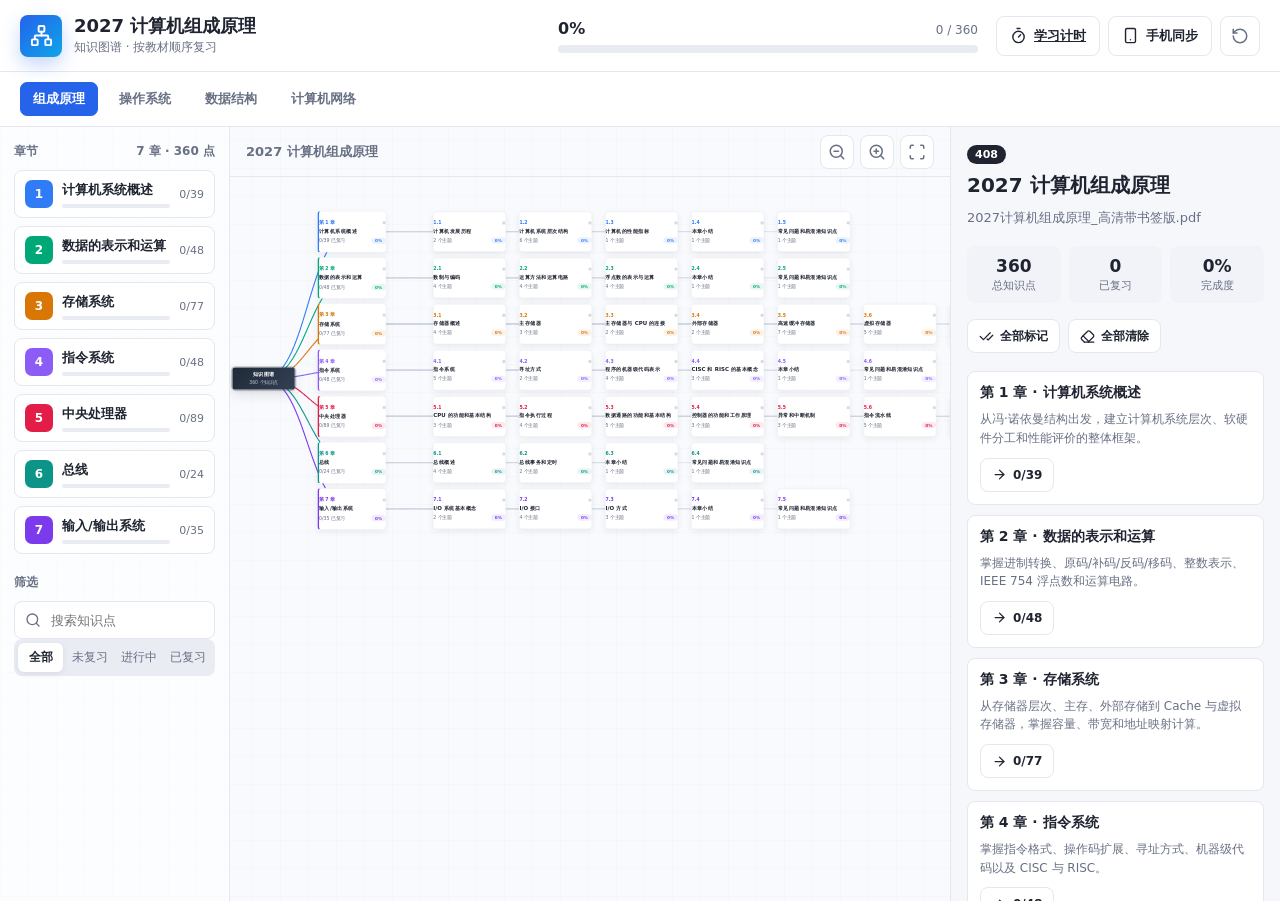
==== index.html @ 753202a1 "update marks in place without rebuilding detail panel" ====
<!doctype html>
<html lang="zh-CN">
  <head>
    <meta charset="UTF-8" />
    <meta name="viewport" content="width=device-width, initial-scale=1.0" />
    <meta name="theme-color" content="#2f7cf6" />
    <meta
      http-equiv="Content-Security-Policy"
      content="default-src 'self'; script-src 'self'; style-src 'self' 'unsafe-inline'; img-src 'self' data:; connect-src 'self' https://gitee.com https://*.gitee.com https://api.github.com https://github.com; font-src 'self' data:; object-src 'none'; base-uri 'self'"
    />
    <title>2027 计算机组成原理知识图谱</title>
    <link rel="icon" href="data:image/svg+xml,%3Csvg xmlns='http://www.w3.org/2000/svg' viewBox='0 0 32 32'%3E%3Crect width='32' height='32' rx='7' fill='%232563eb'/%3E%3Cpath d='M9 11h14M9 16h14M9 21h9' stroke='white' stroke-width='2.4' stroke-linecap='round'/%3E%3C/svg%3E" />
    <link rel="manifest" href="./manifest.webmanifest" />
    <link rel="stylesheet" href="./styles.css?v=20260801-5" />
  </head>
  <body>
    <header class="topbar">
      <div class="brand">
        <div class="brand-mark">
          <i data-lucide="network"></i>
        </div>
        <div>
          <h1>2027 计算机组成原理</h1>
          <p>知识图谱 · 按教材顺序复习</p>
        </div>
      </div>
      <div class="overall-progress">
        <div class="progress-copy">
          <strong id="progressPercent">0%</strong>
          <span id="progressCount">0 / 0</span>
        </div>
        <div class="progress-track">
          <div class="progress-fill" id="progressFill"></div>
        </div>
      </div>
      <div class="topbar-actions">
        <a class="text-button" href="./study.html" title="学习计时" aria-label="学习计时">
          <i data-lucide="timer"></i>
          <span>学习计时</span>
        </a>
        <button class="text-button" id="syncButton" type="button" title="手机同步" aria-label="手机同步">
          <i data-lucide="smartphone"></i>
          <span>手机同步</span>
        </button>
        <button class="icon-button" id="resetButton" type="button" title="清空复习标记" aria-label="清空复习标记">
          <i data-lucide="rotate-ccw"></i>
        </button>
      </div>
    </header>
    <nav class="course-nav" aria-label="科目切换">
      <a class="course-nav-link active" href="./index.html">组成原理</a>
      <a class="course-nav-link" href="./os.html">操作系统</a>
      <a class="course-nav-link" href="./data-structure.html">数据结构</a>
      <a class="course-nav-link" href="./network.html">计算机网络</a>
    </nav>


    <div class="mobile-strip" id="mobileStrip" aria-label="章节"></div>

    <main class="app-shell">
      <aside class="sidebar">
        <div class="sidebar-section">
          <div class="panel-heading">
            <span>章节</span>
            <span id="chapterCount"></span>
          </div>
          <div id="chapterList"></div>
        </div>
        <div class="sidebar-section">
          <div class="panel-heading">
            <span>筛选</span>
          </div>
          <label class="search-box">
            <i data-lucide="search"></i>
            <input id="searchInput" type="search" placeholder="搜索知识点" autocomplete="off" />
          </label>
          <div class="segmented" id="statusFilter" role="group" aria-label="复习状态筛选">
            <button class="segment active" data-status="all" type="button">全部</button>
            <button class="segment" data-status="todo" type="button">未复习</button>
            <button class="segment" data-status="doing" type="button">进行中</button>
            <button class="segment" data-status="done" type="button">已复习</button>
          </div>
        </div>
      </aside>

      <section class="graph-pane" aria-label="知识图谱">
        <div class="graph-toolbar">
          <span class="graph-hint" id="graphHint">全部知识图谱</span>
          <div class="graph-actions">
            <button class="icon-button small" id="zoomOut" type="button" aria-label="缩小">
              <i data-lucide="zoom-out"></i>
            </button>
            <button class="icon-button small" id="zoomIn" type="button" aria-label="放大">
              <i data-lucide="zoom-in"></i>
            </button>
            <button class="icon-button small" id="fitGraph" type="button" aria-label="适应窗口">
              <i data-lucide="scan"></i>
            </button>
          </div>
        </div>
        <div class="graph-scroll" id="graphScroll">
          <div class="graph-canvas" id="graphCanvas">
            <svg class="edge-layer" id="edgeLayer"></svg>
            <div class="node-layer" id="nodeLayer"></div>
          </div>
        </div>
      </section>

      <aside class="detail-panel" id="detailPanel">
        <div class="detail-empty" id="detailEmpty">
          <i data-lucide="mouse-pointer-click"></i>
          <span>选择图谱节点查看知识点</span>
        </div>
        <div class="detail-content" id="detailContent" hidden></div>
      </aside>
    </main>

    <div class="point-modal" id="pointModal" hidden>
      <div class="modal-backdrop" data-close-point-modal></div>
      <section class="modal-card" role="dialog" aria-modal="true" aria-label="知识点详情">
        <button class="modal-close" type="button" data-close-point-modal aria-label="关闭">
          <i data-lucide="x"></i>
        </button>
        <div id="pointModalBody"></div>
      </section>
    </div>

    <div class="point-modal" id="syncModal" hidden>
      <div class="modal-backdrop" data-close-sync-modal></div>
      <section class="modal-card sync-card" role="dialog" aria-modal="true" aria-label="手机同步">
        <button class="modal-close" type="button" data-close-sync-modal aria-label="关闭">
          <i data-lucide="x"></i>
        </button>
        <div id="syncModalBody"></div>
      </section>
    </div>

    <script src="./config.js?v=20260801-5"></script>
    <script src="./sync-config.js?v=20260801-5"></script>
    <script src="./sync.js?v=20260801-5"></script>
    <script src="./data.js?v=20260801-5"></script>
    <script src="./assets/lucide.min.js?v=20260801-5"></script>
    <script src="./assets/qrcode.min.js?v=20260801-5"></script>
    <script src="./app.js?v=20260801-5"></script>
  </body>
</html>
---- styles.css ----
:root {
  --bg: #f6f7fb;
  --panel: #ffffff;
  --panel-soft: #f1f3f8;
  --border: #e4e7ef;
  --text: #1f2430;
  --muted: #687084;
  --line: #cdd4e2;
  --accent: #2f7cf6;
  --success: #0f9f6e;
  --danger: #e05252;
  --shadow: 0 12px 30px rgba(31, 41, 55, 0.08);
  --radius: 8px;
}

* {
  box-sizing: border-box;
}

[hidden] {
  display: none !important;
}

html,
body {
  margin: 0;
  min-height: 100%;
}

body {
  background:
    linear-gradient(rgba(31, 36, 48, 0.025) 1px, transparent 1px),
    linear-gradient(90deg, rgba(31, 36, 48, 0.025) 1px, transparent 1px),
    var(--bg);
  background-size: 28px 28px;
  color: var(--text);
  font-family: "Segoe UI", "Microsoft YaHei", "PingFang SC", system-ui, sans-serif;
  letter-spacing: 0;
}

button,
input {
  font: inherit;
}

button {
  cursor: pointer;
}

.topbar {
  position: sticky;
  top: 0;
  z-index: 30;
  display: grid;
  grid-template-columns: minmax(0, 1fr) minmax(280px, 420px) auto;
  align-items: center;
  gap: 18px;
  min-height: 72px;
  padding: 12px 20px;
  background: rgba(255, 255, 255, 0.94);
  border-bottom: 1px solid var(--border);
  backdrop-filter: blur(14px);
}

.brand {
  display: flex;
  align-items: center;
  gap: 12px;
  min-width: 0;
}

.brand-mark {
  display: grid;
  place-items: center;
  width: 42px;
  height: 42px;
  flex: 0 0 42px;
  color: #fff;
  background: linear-gradient(135deg, #2563eb, #0ea5e9);
  border-radius: var(--radius);
  box-shadow: 0 8px 18px rgba(37, 99, 235, 0.25);
}

.brand-mark svg {
  width: 23px;
  height: 23px;
}

.brand h1 {
  margin: 0;
  font-size: 18px;
  font-weight: 750;
  line-height: 1.25;
  white-space: nowrap;
  overflow: hidden;
  text-overflow: ellipsis;
}

.brand p {
  margin: 2px 0 0;
  color: var(--muted);
  font-size: 12px;
  line-height: 1.3;
}

.overall-progress {
  min-width: 0;
}

.progress-copy {
  display: flex;
  align-items: baseline;
  justify-content: space-between;
  gap: 12px;
  margin-bottom: 7px;
}

.progress-copy strong {
  font-size: 16px;
}

.progress-copy span {
  color: var(--muted);
  font-size: 12px;
}

.progress-track {
  width: 100%;
  height: 8px;
  overflow: hidden;
  background: #e8ebf2;
  border-radius: 999px;
}

.progress-fill {
  width: 0;
  height: 100%;
  background: linear-gradient(90deg, #2563eb, #0ea5e9, #22c55e);
  border-radius: inherit;
  transition: width 280ms ease;
}

.icon-button {
  display: inline-grid;
  place-items: center;
  width: 40px;
  height: 40px;
  color: var(--muted);
  background: #fff;
  border: 1px solid var(--border);
  border-radius: var(--radius);
  transition: color 160ms ease, border-color 160ms ease, transform 160ms ease;
}

.icon-button:hover {
  color: var(--text);
  border-color: #c9d1e0;
  transform: translateY(-1px);
}

.icon-button.small {
  width: 34px;
  height: 34px;
}

.icon-button svg {
  width: 18px;
  height: 18px;
}

.topbar-actions {
  display: flex;
  align-items: center;
  justify-content: flex-end;
  gap: 8px;
}

.text-button {
  display: inline-flex;
  align-items: center;
  justify-content: center;
  gap: 7px;
  min-height: 40px;
  padding: 0 13px;
  color: var(--text);
  font-size: 13px;
  font-weight: 700;
  background: #fff;
  border: 1px solid var(--border);
  border-radius: var(--radius);
  transition: color 160ms ease, border-color 160ms ease, transform 160ms ease;
}

.text-button:hover {
  color: #2563eb;
  border-color: #9db7e8;
  transform: translateY(-1px);
}

.text-button svg {
  width: 17px;
  height: 17px;
}

.mobile-strip {
  display: none;
}

.app-shell {
  display: grid;
  grid-template-columns: 260px minmax(0, 1fr) 360px;
  height: calc(100vh - 126px);
  height: calc(100dvh - 126px);
  min-height: 560px;
  overflow: hidden;
}

.sidebar {
  padding: 16px 14px 24px;
  background: rgba(255, 255, 255, 0.72);
  border-right: 1px solid var(--border);
}

.sidebar-section + .sidebar-section {
  margin-top: 20px;
}

.panel-heading {
  display: flex;
  align-items: center;
  justify-content: space-between;
  margin-bottom: 10px;
  color: var(--muted);
  font-size: 12px;
  font-weight: 700;
  text-transform: uppercase;
}

#chapterList {
  display: grid;
  gap: 8px;
}

.chapter-item {
  display: grid;
  grid-template-columns: 28px minmax(0, 1fr) auto;
  align-items: center;
  gap: 9px;
  width: 100%;
  padding: 9px 10px;
  color: var(--text);
  text-align: left;
  background: #fff;
  border: 1px solid var(--border);
  border-radius: var(--radius);
  transition: border-color 160ms ease, box-shadow 160ms ease, transform 160ms ease;
}

.chapter-item:hover,
.chapter-item.selected {
  border-color: color-mix(in srgb, var(--chapter-color) 55%, #fff);
  box-shadow: 0 6px 16px rgba(31, 41, 55, 0.07);
  transform: translateY(-1px);
}

.chapter-number {
  display: grid;
  place-items: center;
  width: 28px;
  height: 28px;
  color: #fff;
  font-size: 12px;
  font-weight: 800;
  background: var(--chapter-color);
  border-radius: 7px;
}

.chapter-item-copy {
  min-width: 0;
}

.chapter-item-title {
  display: block;
  overflow: hidden;
  font-size: 13px;
  font-weight: 650;
  text-overflow: ellipsis;
  white-space: nowrap;
}

.chapter-item-progress {
  display: block;
  margin-top: 5px;
  height: 4px;
  overflow: hidden;
  background: #e8ebf2;
  border-radius: 999px;
}

.chapter-item-progress span {
  display: block;
  height: 100%;
  background: var(--chapter-color);
  border-radius: inherit;
}

.chapter-item-count {
  color: var(--muted);
  font-size: 11px;
  white-space: nowrap;
}

.search-box {
  display: flex;
  align-items: center;
  gap: 8px;
  height: 38px;
  padding: 0 10px;
  background: #fff;
  border: 1px solid var(--border);
  border-radius: var(--radius);
}

.search-box:focus-within {
  border-color: #9db7e8;
  box-shadow: 0 0 0 3px rgba(47, 124, 246, 0.1);
}

.search-box svg {
  width: 16px;
  height: 16px;
  color: var(--muted);
  flex: 0 0 auto;
}

.search-box input {
  width: 100%;
  min-width: 0;
  color: var(--text);
  background: transparent;
  border: 0;
  outline: 0;
  font-size: 13px;
}

.segmented {
  display: grid;
  grid-template-columns: repeat(4, 1fr);
  gap: 4px;
  padding: 4px;
  background: #e9ecf3;
  border-radius: var(--radius);
}

.segment {
  min-width: 0;
  padding: 6px 4px;
  color: var(--muted);
  font-size: 12px;
  background: transparent;
  border: 0;
  border-radius: 6px;
}

.segment.active {
  color: var(--text);
  font-weight: 700;
  background: #fff;
  box-shadow: 0 2px 6px rgba(31, 41, 55, 0.08);
}

.graph-pane {
  display: grid;
  grid-template-rows: 50px minmax(0, 1fr);
  min-width: 0;
  min-height: 0;
  background: rgba(255, 255, 255, 0.35);
}

.graph-toolbar {
  display: flex;
  align-items: center;
  justify-content: space-between;
  gap: 12px;
  padding: 0 16px;
  border-bottom: 1px solid var(--border);
}

.graph-hint {
  overflow: hidden;
  color: var(--muted);
  font-size: 13px;
  font-weight: 600;
  text-overflow: ellipsis;
  white-space: nowrap;
}

.graph-actions {
  display: flex;
  gap: 6px;
}

.graph-scroll {
  position: relative;
  overflow: auto;
  min-width: 0;
  min-height: 0;
}

.graph-canvas {
  position: relative;
  width: 2240px;
  height: 980px;
  min-width: 0;
  min-height: 0;
  transform-origin: 0 0;
}

.edge-layer {
  position: absolute;
  inset: 0;
  width: 100%;
  height: 100%;
  pointer-events: none;
  overflow: visible;
}

.edge {
  fill: none;
  stroke: var(--line);
  stroke-width: 1.6;
  stroke-dasharray: 1 0;
  transition: stroke 160ms ease, stroke-width 160ms ease, opacity 160ms ease;
}

.edge.linked {
  stroke: var(--link-color, var(--accent));
  stroke-width: 2.6;
}

.edge.hidden {
  opacity: 0;
}

.node-layer {
  position: absolute;
  inset: 0;
}

.graph-node {
  position: absolute;
  display: block;
  padding: 0;
  color: var(--text);
  text-align: left;
  background: #fff;
  border: 1px solid var(--border);
  border-radius: var(--radius);
  box-shadow: 0 6px 16px rgba(31, 41, 55, 0.07);
  transition: border-color 160ms ease, box-shadow 160ms ease, transform 160ms ease, opacity 160ms ease;
  transform: translate(-50%, -50%);
}

.graph-node:hover {
  z-index: 2;
  border-color: var(--node-color, var(--accent));
  box-shadow: 0 10px 24px rgba(31, 41, 55, 0.12);
  transform: translate(-50%, -50%) translateY(-2px);
}

.graph-node.selected {
  border-color: var(--node-color, var(--accent));
  box-shadow: 0 0 0 3px color-mix(in srgb, var(--node-color, var(--accent)) 18%, transparent), 0 12px 28px rgba(31, 41, 55, 0.12);
}

.graph-node.hidden {
  opacity: 0.18;
  pointer-events: none;
}

.root-node {
  width: 150px;
  height: 54px;
  --node-color: #1f2430;
  color: #fff;
  background: linear-gradient(135deg, #1f2937, #334155);
  border-color: #1f2937;
}

.root-node .node-title {
  color: #fff;
}

.root-node .node-sub {
  color: #b8c2d1;
}

.root-node-content {
  display: grid;
  place-items: center;
  height: 100%;
  padding: 8px 12px;
  text-align: center;
}

.chapter-node {
  width: 178px;
  min-height: 66px;
  --node-color: var(--chapter-color);
  border-left: 4px solid var(--chapter-color);
}

.chapter-node-content {
  padding: 10px 12px;
}

.node-kicker {
  display: flex;
  align-items: center;
  justify-content: space-between;
  gap: 8px;
  margin-bottom: 5px;
}

.node-kicker b {
  color: var(--node-color);
  font-size: 11px;
  font-weight: 800;
}

.node-status {
  width: 8px;
  height: 8px;
  background: #d7dbe4;
  border-radius: 50%;
}

.node-status.doing {
  background: #f59e0b;
}

.node-status.done {
  background: var(--success);
}

.node-title {
  display: -webkit-box;
  overflow: hidden;
  color: var(--text);
  font-size: 13px;
  font-weight: 700;
  line-height: 1.35;
  -webkit-box-orient: vertical;
  -webkit-line-clamp: 2;
}

.node-sub {
  display: flex;
  align-items: center;
  justify-content: space-between;
  gap: 8px;
  margin-top: 6px;
  color: var(--muted);
  font-size: 11px;
}

.node-progress {
  display: inline-block;
  min-width: 34px;
  padding: 2px 6px;
  color: var(--node-color);
  font-size: 10px;
  font-weight: 800;
  text-align: center;
  background: color-mix(in srgb, var(--node-color) 10%, #fff);
  border-radius: 999px;
}

.section-node {
  width: 190px;
  min-height: 62px;
  --node-color: var(--chapter-color);
}

.section-node-content {
  padding: 9px 11px;
}

.section-node .node-kicker {
  margin-bottom: 4px;
}

.detail-panel {
  position: relative;
  min-width: 0;
  overflow: hidden;
  background: var(--bg);
  border-left: 1px solid var(--border);
}

.detail-empty {
  display: grid;
  place-items: center;
  align-content: center;
  gap: 12px;
  height: 100%;
  min-height: 320px;
  padding: 28px;
  color: var(--muted);
  text-align: center;
}

.detail-empty svg {
  width: 34px;
  height: 34px;
  color: #b7c0d2;
}

.detail-content {
  height: 100%;
  overflow: auto;
  padding: 18px 16px 32px;
}

.detail-header {
  margin-bottom: 18px;
}

.detail-kicker {
  display: flex;
  align-items: center;
  justify-content: space-between;
  flex-wrap: wrap;
  gap: 10px;
  margin-bottom: 8px;
}

.detail-kicker .page-tag {
  color: var(--muted);
  font-size: 12px;
}

.detail-kicker .chapter-badge {
  display: inline-block;
  padding: 3px 8px;
  color: #fff;
  font-size: 11px;
  font-weight: 800;
  background: var(--chapter-color);
  border-radius: 999px;
}

.detail-kicker-right {
  display: flex;
  align-items: center;
  flex-wrap: wrap;
  gap: 8px;
}

.detail-header h2 {
  margin: 0;
  font-size: 20px;
  line-height: 1.35;
}

.detail-summary {
  margin: 8px 0 0;
  color: var(--muted);
  font-size: 13px;
  line-height: 1.65;
}

.detail-stats {
  display: grid;
  grid-template-columns: repeat(3, 1fr);
  gap: 8px;
  margin-bottom: 16px;
}

.stat-box {
  padding: 10px 8px;
  text-align: center;
  background: var(--panel-soft);
  border-radius: var(--radius);
}

.stat-box strong {
  display: block;
  font-size: 17px;
}

.stat-box span {
  display: block;
  margin-top: 2px;
  color: var(--muted);
  font-size: 11px;
}

.detail-actions {
  display: flex;
  flex-wrap: wrap;
  gap: 8px;
  margin-bottom: 18px;
}

.action-button {
  display: inline-flex;
  align-items: center;
  justify-content: center;
  gap: 6px;
  min-height: 34px;
  padding: 0 11px;
  color: var(--text);
  font-size: 12px;
  font-weight: 700;
  background: #fff;
  border: 1px solid var(--border);
  border-radius: var(--radius);
}

.action-button:hover {
  border-color: #c5cddb;
}

.action-button.done {
  color: #0b7a54;
  background: rgba(15, 159, 110, 0.1);
  border-color: rgba(15, 159, 110, 0.32);
}

.action-button svg {
  width: 15px;
  height: 15px;
}

a.action-button {
  text-decoration: none;
}

.page-jump-button svg {
  width: 15px;
  height: 15px;
}

.topic-group {
  margin-bottom: 14px;
  padding: 12px;
  background: #fff;
  border: 1px solid var(--border);
  border-radius: var(--radius);
}

.topic-group-head {
  display: flex;
  align-items: baseline;
  justify-content: space-between;
  gap: 10px;
  margin-bottom: 10px;
}

.topic-group-head h3 {
  margin: 0;
  font-size: 14px;
  line-height: 1.4;
}

.topic-group-head span {
  flex: 0 0 auto;
  color: var(--muted);
  font-size: 11px;
}

.topic-page-link {
  display: inline-flex;
  align-items: center;
  gap: 5px;
  color: var(--muted);
  text-decoration: none;
}

.topic-page-link:hover {
  color: var(--text);
  text-decoration: underline;
}

.topic-page-link svg {
  width: 13px;
  height: 13px;
}

.point-list {
  display: grid;
  gap: 8px;
  margin: 0;
  padding: 0;
  list-style: none;
}

.point-item {
  display: grid;
  grid-template-columns: minmax(0, 1fr) 30px;
  align-items: start;
  gap: 8px;
}

.point-toggle {
  display: grid;
  grid-template-columns: 22px minmax(0, 1fr);
  align-items: start;
  gap: 9px;
  min-width: 0;
  cursor: pointer;
}

.point-item input {
  position: absolute;
  width: 1px;
  height: 1px;
  opacity: 0;
}

.point-check {
  display: grid;
  place-items: center;
  width: 20px;
  height: 20px;
  color: transparent;
  background: #fff;
  border: 1.5px solid #cbd3e1;
  border-radius: 6px;
  transition: background 160ms ease, border-color 160ms ease, color 160ms ease;
}

.point-check svg {
  width: 13px;
  height: 13px;
}

.point-toggle input:checked + .point-check {
  color: #fff;
  background: var(--success);
  border-color: var(--success);
}

.point-toggle input:focus-visible + .point-check {
  box-shadow: 0 0 0 3px rgba(15, 159, 110, 0.18);
}

.point-toggle > span:last-child {
  color: #30364a;
  font-size: 13px;
  line-height: 1.6;
}

.point-item.done .point-toggle > span:last-child {
  color: var(--muted);
  text-decoration: line-through;
  text-decoration-color: rgba(104, 112, 132, 0.45);
}

.point-detail-button {
  display: grid;
  place-items: center;
  width: 30px;
  height: 30px;
  color: var(--muted);
  background: #fff;
  border: 1px solid var(--border);
  border-radius: 7px;
  transition: color 160ms ease, border-color 160ms ease, background 160ms ease;
}

.point-detail-button:hover {
  color: var(--text);
  background: var(--panel-soft);
  border-color: #c5cddb;
}

.point-detail-button svg {
  width: 15px;
  height: 15px;
}

.point-modal {
  position: fixed;
  inset: 0;
  z-index: 100;
  display: grid;
  place-items: center;
  padding: 20px;
}

.point-modal[hidden] {
  display: none;
}

.modal-backdrop {
  position: absolute;
  inset: 0;
  background: rgba(23, 28, 38, 0.48);
  backdrop-filter: blur(4px);
}

.modal-card {
  position: relative;
  width: min(680px, 100%);
  max-height: min(720px, calc(100vh - 40px));
  overflow: auto;
  padding: 24px;
  background: #fff;
  border: 1px solid var(--border);
  border-radius: 10px;
  box-shadow: 0 24px 60px rgba(15, 23, 42, 0.24);
}

.modal-close {
  position: absolute;
  top: 14px;
  right: 14px;
  display: grid;
  place-items: center;
  width: 34px;
  height: 34px;
  color: var(--muted);
  background: var(--panel-soft);
  border: 0;
  border-radius: 7px;
}

.modal-close:hover {
  color: var(--text);
  background: #e7eaf1;
}

.modal-close svg {
  width: 17px;
  height: 17px;
}

.modal-path {
  display: flex;
  flex-wrap: wrap;
  align-items: center;
  gap: 8px;
  margin-bottom: 12px;
}

.modal-path .path-chip {
  display: inline-flex;
  align-items: center;
  gap: 6px;
  padding: 4px 9px;
  color: var(--muted);
  font-size: 11px;
  font-weight: 700;
  background: var(--panel-soft);
  border-radius: 999px;
}

.modal-path .path-chip svg {
  width: 13px;
  height: 13px;
}

.modal-point {
  margin: 0 0 18px;
  padding: 16px;
  color: var(--text);
  font-size: 16px;
  font-weight: 700;
  line-height: 1.7;
  background: #f6f8ff;
  border-left: 4px solid var(--detail-color, var(--accent));
  border-radius: var(--radius);
}

.modal-section + .modal-section {
  margin-top: 18px;
}

.modal-section h3 {
  display: flex;
  align-items: center;
  gap: 7px;
  margin: 0 0 9px;
  font-size: 13px;
}

.modal-section h3 svg {
  width: 15px;
  height: 15px;
  color: var(--muted);
}

.modal-section p {
  margin: 0;
  color: #3d4455;
  font-size: 13px;
  line-height: 1.75;
}

.modal-related-list {
  display: grid;
  gap: 8px;
  margin: 0;
  padding: 0;
  list-style: none;
}

.modal-related-list li {
  position: relative;
  padding: 9px 10px 9px 26px;
  color: #3d4455;
  font-size: 13px;
  line-height: 1.6;
  background: var(--panel-soft);
  border-radius: var(--radius);
}

.modal-related-list li::before {
  position: absolute;
  top: 14px;
  left: 12px;
  width: 6px;
  height: 6px;
  content: "";
  background: var(--detail-color, var(--accent));
  border-radius: 50%;
}

.modal-actions {
  display: flex;
  flex-wrap: wrap;
  gap: 8px;
  margin-top: 20px;
  padding-top: 16px;
  border-top: 1px solid var(--border);
}

.modal-status {
  display: inline-flex;
  align-items: center;
  gap: 6px;
  padding: 4px 10px;
  color: var(--muted);
  font-size: 11px;
  font-weight: 700;
  background: var(--panel-soft);
  border-radius: 999px;
}

.modal-status.done {
  color: #0b7a54;
  background: rgba(15, 159, 110, 0.12);
}

.sync-card {
  width: min(520px, 100%);
}

.sync-modal-title {
  margin: 0 0 6px;
  font-size: 20px;
}

.sync-modal-subtitle {
  margin: 0 0 18px;
  color: var(--muted);
  font-size: 13px;
  line-height: 1.6;
}

.sync-qr-wrap {
  display: grid;
  place-items: center;
  margin: 0 0 18px;
  padding: 18px;
  background: #fff;
  border: 1px solid var(--border);
  border-radius: var(--radius);
}

.sync-qr-wrap canvas,
.sync-qr-wrap img {
  width: 220px;
  height: 220px;
}

.sync-url-list {
  display: grid;
  gap: 8px;
  margin: 0;
  padding: 0;
  list-style: none;
}

.sync-url-item {
  display: grid;
  grid-template-columns: auto minmax(0, 1fr) auto;
  align-items: center;
  gap: 10px;
  padding: 9px 10px;
  background: var(--panel-soft);
  border: 1px solid transparent;
  border-radius: var(--radius);
}

.sync-url-item.public {
  background: rgba(47, 124, 246, 0.08);
  border-color: rgba(47, 124, 246, 0.25);
}

.sync-url-label {
  max-width: 104px;
  color: var(--muted);
  font-size: 10px;
  font-weight: 700;
  line-height: 1.3;
}

.sync-url-item.public .sync-url-label {
  color: #2563eb;
}

.sync-loading {
  display: grid;
  place-items: center;
  gap: 10px;
  min-height: 150px;
  color: var(--muted);
  font-size: 13px;
}

.sync-loading svg {
  width: 22px;
  height: 22px;
  animation: spin 1.2s linear infinite;
}

.sync-access-key {
  margin: -4px 0 14px;
  padding: 9px 12px;
  color: var(--muted);
  font-size: 12px;
  background: rgba(255, 255, 255, 0.55);
  border: 1px solid var(--border);
  border-radius: var(--radius);
}

.sync-access-key code {
  margin-left: 6px;
  color: var(--text);
  font-size: 14px;
  font-weight: 800;
  letter-spacing: 2px;
}
.sync-status {
  margin: 2px 0 0;
  color: var(--muted);
  font-size: 12px;
  line-height: 1.6;
}

@keyframes spin {
  to {
    transform: rotate(360deg);
  }
}

.sync-url-item code {
  overflow: hidden;
  color: var(--text);
  font-family: Consolas, "Courier New", monospace;
  font-size: 12px;
  text-overflow: ellipsis;
  white-space: nowrap;
}

.sync-copy {
  display: inline-flex;
  align-items: center;
  gap: 5px;
  min-height: 28px;
  padding: 0 8px;
  color: var(--muted);
  font-size: 11px;
  font-weight: 700;
  background: #fff;
  border: 1px solid var(--border);
  border-radius: 6px;
}

.sync-copy svg {
  width: 13px;
  height: 13px;
}

.chapter-overview {
  display: grid;
  gap: 10px;
}

.overview-section {
  padding: 12px;
  background: #fff;
  border: 1px solid var(--border);
  border-radius: var(--radius);
}

.overview-section h3 {
  margin: 0 0 8px;
  font-size: 14px;
}

.overview-section p {
  margin: 0 0 10px;
  color: var(--muted);
  font-size: 12px;
  line-height: 1.55;
}

@media (max-width: 1280px) {
  .app-shell {
    grid-template-columns: 230px minmax(0, 1fr) 330px;
  }

  .chapter-node {
    width: 164px;
  }

  .section-node {
    width: 174px;
  }
}

@media (max-width: 1020px) {
  .topbar {
    grid-template-columns: minmax(0, 1fr) auto;
  }

  .overall-progress {
    display: none;
  }

  .app-shell {
    grid-template-columns: 1fr;
    height: auto;
    min-height: 0;
    overflow: visible;
  }

  .sidebar {
    display: none;
  }

  .detail-panel {
    min-height: 420px;
    border-left: 0;
    border-top: 1px solid var(--border);
  }

  .graph-pane {
    min-height: 720px;
  }

  .mobile-strip {
    display: flex;
    gap: 8px;
    overflow-x: auto;
    padding: 10px 14px;
    background: rgba(255, 255, 255, 0.82);
    border-bottom: 1px solid var(--border);
  }

  .mobile-chip {
    flex: 0 0 auto;
    min-height: 32px;
    padding: 0 11px;
    color: var(--muted);
    font-size: 12px;
    font-weight: 700;
    background: #fff;
    border: 1px solid var(--border);
    border-radius: 999px;
  }

  .mobile-chip.selected {
    color: #fff;
    background: var(--chapter-color);
    border-color: var(--chapter-color);
  }
}

@media (max-width: 640px) {
  .topbar {
    padding: 10px 12px;
  }

  .brand-mark {
    width: 36px;
    height: 36px;
    flex-basis: 36px;
  }

  .brand h1 {
    font-size: 15px;
  }

  .brand p {
    display: none;
  }

  .detail-content {
    padding: 14px 12px 26px;
  }

  .detail-stats {
    gap: 6px;
  }
}

@media (max-width: 640px) {
  .point-modal {
    padding: 10px;
  }

  .modal-card {
    max-height: calc(100vh - 20px);
    padding: 20px 14px;
    border-radius: 12px;
  }

  .sync-card {
    width: 100%;
  }

  .sync-modal-title {
    font-size: 18px;
  }

  .sync-modal-subtitle {
    margin-bottom: 14px;
    font-size: 12px;
  }

  .sync-qr-wrap {
    margin-bottom: 14px;
    padding: 12px;
  }

  .sync-qr-wrap canvas,
  .sync-qr-wrap img {
    width: min(200px, 58vw);
    height: auto;
    aspect-ratio: 1 / 1;
  }

  .sync-url-item {
    grid-template-columns: minmax(0, 1fr) auto;
    gap: 6px 8px;
    padding: 10px;
  }

  .sync-url-label {
    grid-column: 1 / -1;
    max-width: none;
    font-size: 11px;
  }

  .sync-url-item code {
    grid-column: 1;
    grid-row: 2;
    white-space: normal;
    overflow-wrap: anywhere;
    word-break: break-all;
    font-size: 11px;
    line-height: 1.45;
  }

  .sync-copy {
    grid-column: 2;
    grid-row: 2;
  }

  .sync-access-key {
    margin-bottom: 12px;
    padding: 8px 10px;
    font-size: 11px;
  }

  .sync-access-key code {
    font-size: 13px;
  }

  .sync-loading {
    min-height: 120px;
  }
}

.gitee-token-form {
  display: grid;
  gap: 8px;
  margin: -4px 0 16px;
  padding: 12px;
  background: var(--panel-soft);
  border: 1px solid var(--border);
  border-radius: var(--radius);
}

.gitee-token-form label {
  color: var(--muted);
  font-size: 12px;
  font-weight: 700;
}

.gitee-token-form input {
  width: 100%;
  min-height: 38px;
  padding: 0 10px;
  color: var(--text);
  font-family: Consolas, "Courier New", monospace;
  font-size: 13px;
  background: #fff;
  border: 1px solid var(--border);
  border-radius: 6px;
}

.gitee-token-form .sync-copy {
  justify-self: start;
}

.course-nav {
  display: flex;
  gap: 8px;
  align-items: center;
  padding: 10px 20px;
  overflow-x: auto;
  background: #ffffff;
  border-bottom: 1px solid var(--border);
}

.course-nav-link {
  flex: 0 0 auto;
  padding: 7px 12px;
  color: var(--muted);
  font-size: 13px;
  font-weight: 700;
  text-decoration: none;
  border: 1px solid transparent;
  border-radius: 7px;
}

.course-nav-link:hover {
  color: var(--text);
  background: var(--panel-soft);
}

.course-nav-link.active {
  color: #ffffff;
  background: #2563eb;
  border-color: #2563eb;
}

@media (max-width: 720px) {
  .course-nav {
    position: sticky;
    top: 0;
    z-index: 20;
    padding: 8px 12px;
  }

  .course-nav-link {
    padding: 6px 10px;
    font-size: 12px;
  }
}
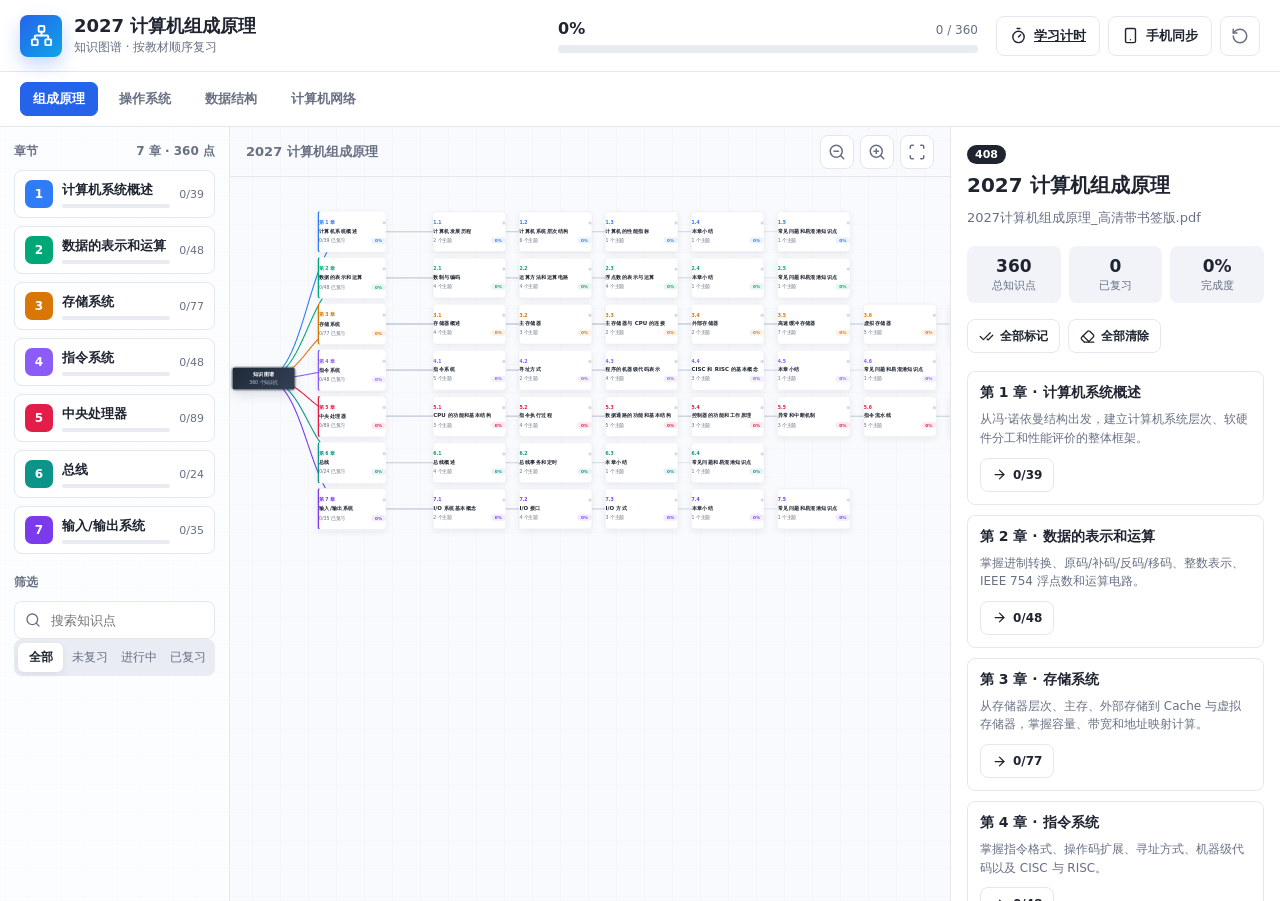
==== commit fcba561f: "restore original detail panel visual style" ====
--- a/index.html
+++ b/index.html
@@ -11,7 +11,7 @@
     <title>2027 计算机组成原理知识图谱</title>
     <link rel="icon" href="data:image/svg+xml,%3Csvg xmlns='http://www.w3.org/2000/svg' viewBox='0 0 32 32'%3E%3Crect width='32' height='32' rx='7' fill='%232563eb'/%3E%3Cpath d='M9 11h14M9 16h14M9 21h9' stroke='white' stroke-width='2.4' stroke-linecap='round'/%3E%3C/svg%3E" />
     <link rel="manifest" href="./manifest.webmanifest" />
-    <link rel="stylesheet" href="./styles.css?v=20260801-5" />
+    <link rel="stylesheet" href="./styles.css?v=20260801-8" />
   </head>
   <body>
     <header class="topbar">
@@ -135,12 +135,12 @@
       </section>
     </div>
 
-    <script src="./config.js?v=20260801-5"></script>
-    <script src="./sync-config.js?v=20260801-5"></script>
-    <script src="./sync.js?v=20260801-5"></script>
-    <script src="./data.js?v=20260801-5"></script>
-    <script src="./assets/lucide.min.js?v=20260801-5"></script>
-    <script src="./assets/qrcode.min.js?v=20260801-5"></script>
-    <script src="./app.js?v=20260801-5"></script>
+    <script src="./config.js?v=20260801-8"></script>
+    <script src="./sync-config.js?v=20260801-8"></script>
+    <script src="./sync.js?v=20260801-8"></script>
+    <script src="./data.js?v=20260801-8"></script>
+    <script src="./assets/lucide.min.js?v=20260801-8"></script>
+    <script src="./assets/qrcode.min.js?v=20260801-8"></script>
+    <script src="./app.js?v=20260801-8"></script>
   </body>
 </html>
--- a/styles.css
+++ b/styles.css
@@ -594,7 +594,7 @@
   position: relative;
   min-width: 0;
   overflow: hidden;
-  background: var(--bg);
+  background: #fff;
   border-left: 1px solid var(--border);
 }
 
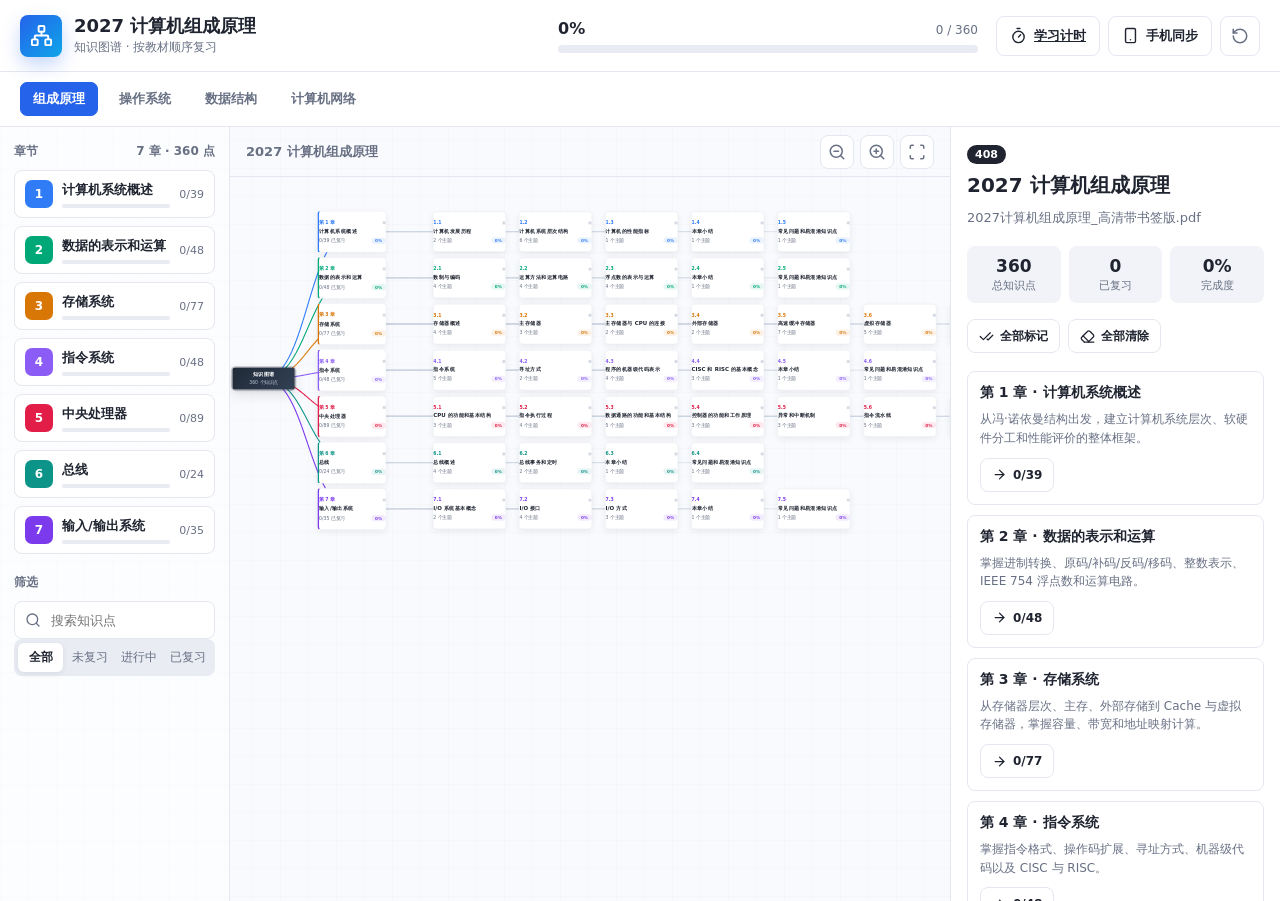
==== commit e2293df3: "force detail panel repaint layer" ====
--- a/index.html
+++ b/index.html
@@ -11,7 +11,7 @@
     <title>2027 计算机组成原理知识图谱</title>
     <link rel="icon" href="data:image/svg+xml,%3Csvg xmlns='http://www.w3.org/2000/svg' viewBox='0 0 32 32'%3E%3Crect width='32' height='32' rx='7' fill='%232563eb'/%3E%3Cpath d='M9 11h14M9 16h14M9 21h9' stroke='white' stroke-width='2.4' stroke-linecap='round'/%3E%3C/svg%3E" />
     <link rel="manifest" href="./manifest.webmanifest" />
-    <link rel="stylesheet" href="./styles.css?v=20260801-8" />
+    <link rel="stylesheet" href="./styles.css?v=20260801-9" />
   </head>
   <body>
     <header class="topbar">
@@ -135,12 +135,12 @@
       </section>
     </div>
 
-    <script src="./config.js?v=20260801-8"></script>
-    <script src="./sync-config.js?v=20260801-8"></script>
-    <script src="./sync.js?v=20260801-8"></script>
-    <script src="./data.js?v=20260801-8"></script>
-    <script src="./assets/lucide.min.js?v=20260801-8"></script>
-    <script src="./assets/qrcode.min.js?v=20260801-8"></script>
-    <script src="./app.js?v=20260801-8"></script>
+    <script src="./config.js?v=20260801-9"></script>
+    <script src="./sync-config.js?v=20260801-9"></script>
+    <script src="./sync.js?v=20260801-9"></script>
+    <script src="./data.js?v=20260801-9"></script>
+    <script src="./assets/lucide.min.js?v=20260801-9"></script>
+    <script src="./assets/qrcode.min.js?v=20260801-9"></script>
+    <script src="./app.js?v=20260801-9"></script>
   </body>
 </html>
--- a/styles.css
+++ b/styles.css
@@ -620,6 +620,9 @@
   height: 100%;
   overflow: auto;
   padding: 18px 16px 32px;
+  transform: translateZ(0);
+  backface-visibility: hidden;
+  -webkit-backface-visibility: hidden;
 }
 
 .detail-header {
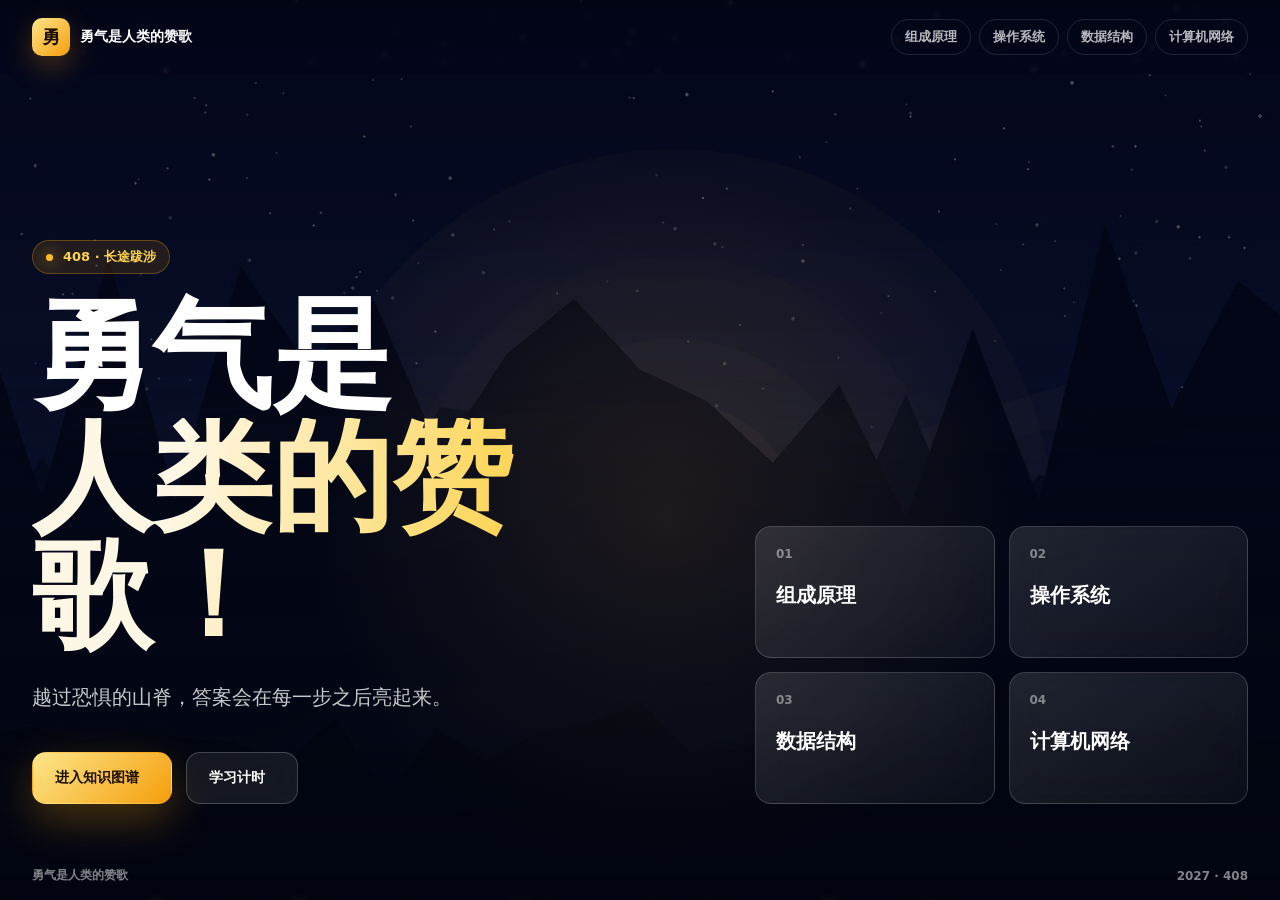
==== commit 8c20bf74: "add courage homepage" ====
--- a/index.html
+++ b/index.html
@@ -3,144 +3,86 @@
   <head>
     <meta charset="UTF-8" />
     <meta name="viewport" content="width=device-width, initial-scale=1.0" />
-    <meta name="theme-color" content="#2f7cf6" />
+    <meta name="theme-color" content="#04070f" />
     <meta
       http-equiv="Content-Security-Policy"
       content="default-src 'self'; script-src 'self'; style-src 'self' 'unsafe-inline'; img-src 'self' data:; connect-src 'self' https://gitee.com https://*.gitee.com https://api.github.com https://github.com; font-src 'self' data:; object-src 'none'; base-uri 'self'"
     />
-    <title>2027 计算机组成原理知识图谱</title>
-    <link rel="icon" href="data:image/svg+xml,%3Csvg xmlns='http://www.w3.org/2000/svg' viewBox='0 0 32 32'%3E%3Crect width='32' height='32' rx='7' fill='%232563eb'/%3E%3Cpath d='M9 11h14M9 16h14M9 21h9' stroke='white' stroke-width='2.4' stroke-linecap='round'/%3E%3C/svg%3E" />
+    <title>勇气是人类的赞歌</title>
+    <link rel="icon" href="data:image/svg+xml,%3Csvg xmlns='http://www.w3.org/2000/svg' viewBox='0 0 32 32'%3E%3Crect width='32' height='32' rx='7' fill='%23f59e0b'/%3E%3Cpath d='M9 11h14M9 16h14M9 21h9' stroke='white' stroke-width='2.4' stroke-linecap='round'/%3E%3C/svg%3E" />
     <link rel="manifest" href="./manifest.webmanifest" />
-    <link rel="stylesheet" href="./styles.css?v=20260801-9" />
+    <link rel="stylesheet" href="./styles.css?v=20260801-12" />
+    <link rel="stylesheet" href="./home.css?v=20260801-12" />
   </head>
-  <body>
-    <header class="topbar">
-      <div class="brand">
-        <div class="brand-mark">
-          <i data-lucide="network"></i>
-        </div>
-        <div>
-          <h1>2027 计算机组成原理</h1>
-          <p>知识图谱 · 按教材顺序复习</p>
+  <body class="home-page">
+    <div class="hero-bg" id="heroBg" role="img" aria-label="群山与晨光"></div>
+    <div class="hero-overlay"></div>
+
+    <header class="home-nav">
+      <a class="home-brand" href="./index.html">
+        <span class="home-brand-mark">勇</span>
+        <span>勇气是人类的赞歌</span>
+      </a>
+      <nav class="home-links" aria-label="科目切换">
+        <a href="./computer.html">组成原理</a>
+        <a href="./os.html">操作系统</a>
+        <a href="./data-structure.html">数据结构</a>
+        <a href="./network.html">计算机网络</a>
+      </nav>
+    </header>
+
+    <main class="home-hero">
+      <div class="hero-copy">
+        <p class="hero-eyebrow">408 · 长途跋涉</p>
+        <h1>
+          <span class="hero-line">勇气是</span>
+          <span class="hero-line hero-shine">人类的赞歌！</span>
+        </h1>
+        <p class="hero-sub">越过恐惧的山脊，答案会在每一步之后亮起来。</p>
+        <div class="hero-actions">
+          <a class="hero-cta primary" href="./computer.html">
+            <span>进入知识图谱</span>
+            <i data-lucide="arrow-right"></i>
+          </a>
+          <a class="hero-cta" href="./study.html">
+            <span>学习计时</span>
+            <i data-lucide="timer"></i>
+          </a>
         </div>
       </div>
-      <div class="overall-progress">
-        <div class="progress-copy">
-          <strong id="progressPercent">0%</strong>
-          <span id="progressCount">0 / 0</span>
-        </div>
-        <div class="progress-track">
-          <div class="progress-fill" id="progressFill"></div>
-        </div>
+
+      <div class="subject-deck" aria-label="科目入口">
+        <a class="subject-card" href="./computer.html">
+          <span class="subject-index">01</span>
+          <strong>组成原理</strong>
+          <i data-lucide="arrow-up-right"></i>
+        </a>
+        <a class="subject-card" href="./os.html">
+          <span class="subject-index">02</span>
+          <strong>操作系统</strong>
+          <i data-lucide="arrow-up-right"></i>
+        </a>
+        <a class="subject-card" href="./data-structure.html">
+          <span class="subject-index">03</span>
+          <strong>数据结构</strong>
+          <i data-lucide="arrow-up-right"></i>
+        </a>
+        <a class="subject-card" href="./network.html">
+          <span class="subject-index">04</span>
+          <strong>计算机网络</strong>
+          <i data-lucide="arrow-up-right"></i>
+        </a>
       </div>
-      <div class="topbar-actions">
-        <a class="text-button" href="./study.html" title="学习计时" aria-label="学习计时">
-          <i data-lucide="timer"></i>
-          <span>学习计时</span>
-        </a>
-        <button class="text-button" id="syncButton" type="button" title="手机同步" aria-label="手机同步">
-          <i data-lucide="smartphone"></i>
-          <span>手机同步</span>
-        </button>
-        <button class="icon-button" id="resetButton" type="button" title="清空复习标记" aria-label="清空复习标记">
-          <i data-lucide="rotate-ccw"></i>
-        </button>
-      </div>
-    </header>
-    <nav class="course-nav" aria-label="科目切换">
-      <a class="course-nav-link active" href="./index.html">组成原理</a>
-      <a class="course-nav-link" href="./os.html">操作系统</a>
-      <a class="course-nav-link" href="./data-structure.html">数据结构</a>
-      <a class="course-nav-link" href="./network.html">计算机网络</a>
-    </nav>
-
-
-    <div class="mobile-strip" id="mobileStrip" aria-label="章节"></div>
-
-    <main class="app-shell">
-      <aside class="sidebar">
-        <div class="sidebar-section">
-          <div class="panel-heading">
-            <span>章节</span>
-            <span id="chapterCount"></span>
-          </div>
-          <div id="chapterList"></div>
-        </div>
-        <div class="sidebar-section">
-          <div class="panel-heading">
-            <span>筛选</span>
-          </div>
-          <label class="search-box">
-            <i data-lucide="search"></i>
-            <input id="searchInput" type="search" placeholder="搜索知识点" autocomplete="off" />
-          </label>
-          <div class="segmented" id="statusFilter" role="group" aria-label="复习状态筛选">
-            <button class="segment active" data-status="all" type="button">全部</button>
-            <button class="segment" data-status="todo" type="button">未复习</button>
-            <button class="segment" data-status="doing" type="button">进行中</button>
-            <button class="segment" data-status="done" type="button">已复习</button>
-          </div>
-        </div>
-      </aside>
-
-      <section class="graph-pane" aria-label="知识图谱">
-        <div class="graph-toolbar">
-          <span class="graph-hint" id="graphHint">全部知识图谱</span>
-          <div class="graph-actions">
-            <button class="icon-button small" id="zoomOut" type="button" aria-label="缩小">
-              <i data-lucide="zoom-out"></i>
-            </button>
-            <button class="icon-button small" id="zoomIn" type="button" aria-label="放大">
-              <i data-lucide="zoom-in"></i>
-            </button>
-            <button class="icon-button small" id="fitGraph" type="button" aria-label="适应窗口">
-              <i data-lucide="scan"></i>
-            </button>
-          </div>
-        </div>
-        <div class="graph-scroll" id="graphScroll">
-          <div class="graph-canvas" id="graphCanvas">
-            <svg class="edge-layer" id="edgeLayer"></svg>
-            <div class="node-layer" id="nodeLayer"></div>
-          </div>
-        </div>
-      </section>
-
-      <aside class="detail-panel" id="detailPanel">
-        <div class="detail-empty" id="detailEmpty">
-          <i data-lucide="mouse-pointer-click"></i>
-          <span>选择图谱节点查看知识点</span>
-        </div>
-        <div class="detail-content" id="detailContent" hidden></div>
-      </aside>
     </main>
 
-    <div class="point-modal" id="pointModal" hidden>
-      <div class="modal-backdrop" data-close-point-modal></div>
-      <section class="modal-card" role="dialog" aria-modal="true" aria-label="知识点详情">
-        <button class="modal-close" type="button" data-close-point-modal aria-label="关闭">
-          <i data-lucide="x"></i>
-        </button>
-        <div id="pointModalBody"></div>
-      </section>
-    </div>
+    <div class="home-particles" id="homeParticles" aria-hidden="true"></div>
 
-    <div class="point-modal" id="syncModal" hidden>
-      <div class="modal-backdrop" data-close-sync-modal></div>
-      <section class="modal-card sync-card" role="dialog" aria-modal="true" aria-label="手机同步">
-        <button class="modal-close" type="button" data-close-sync-modal aria-label="关闭">
-          <i data-lucide="x"></i>
-        </button>
-        <div id="syncModalBody"></div>
-      </section>
-    </div>
+    <footer class="home-footer">
+      <span>勇气是人类的赞歌</span>
+      <span>2027 · 408</span>
+    </footer>
 
-    <script src="./config.js?v=20260801-9"></script>
-    <script src="./sync-config.js?v=20260801-9"></script>
-    <script src="./sync.js?v=20260801-9"></script>
-    <script src="./data.js?v=20260801-9"></script>
-    <script src="./assets/lucide.min.js?v=20260801-9"></script>
-    <script src="./assets/qrcode.min.js?v=20260801-9"></script>
-    <script src="./app.js?v=20260801-9"></script>
+    <script src="./home.js?v=20260801-12"></script>
+    <script src="./assets/lucide.min.js?v=20260801-12"></script>
   </body>
-</html>
+</html>
--- a/home.css
+++ b/home.css
@@ -0,0 +1,400 @@
+.home-page {
+  margin: 0;
+  min-height: 100vh;
+  overflow-x: hidden;
+  color: #fff;
+  background: #04070f;
+}
+
+.hero-bg {
+  position: fixed;
+  inset: 0;
+  z-index: 0;
+  background: url("./assets/hero-courage.jpg?v=20260801-12") center / cover no-repeat;
+  transform: translate3d(var(--px, 0px), var(--py, 0px), 0) scale(1.08);
+  animation: heroDrift 26s ease-in-out infinite alternate;
+  will-change: transform;
+}
+
+@keyframes heroDrift {
+  from { background-position: 52% 38%; }
+  to { background-position: 48% 42%; }
+}
+
+.hero-overlay {
+  position: fixed;
+  inset: 0;
+  z-index: 1;
+  background:
+    linear-gradient(180deg, rgba(2, 6, 18, 0.18) 0%, rgba(2, 6, 18, 0.2) 40%, rgba(2, 6, 18, 0.76) 100%),
+    radial-gradient(circle at 52% 58%, rgba(255, 196, 102, 0.16), transparent 42%);
+  pointer-events: none;
+}
+
+.home-nav {
+  position: fixed;
+  top: 0;
+  left: 0;
+  right: 0;
+  z-index: 20;
+  display: flex;
+  align-items: center;
+  justify-content: space-between;
+  gap: 18px;
+  padding: 18px 32px;
+  background: linear-gradient(180deg, rgba(2, 6, 18, 0.62), rgba(2, 6, 18, 0));
+  backdrop-filter: blur(2px);
+}
+
+.home-brand {
+  display: inline-flex;
+  align-items: center;
+  gap: 10px;
+  color: #fff;
+  font-size: 14px;
+  font-weight: 750;
+  text-decoration: none;
+  white-space: nowrap;
+}
+
+.home-brand-mark {
+  display: grid;
+  place-items: center;
+  width: 38px;
+  height: 38px;
+  color: #1a0f00;
+  font-size: 18px;
+  font-weight: 900;
+  background: linear-gradient(135deg, #fde68a, #f59e0b);
+  border-radius: 10px;
+  box-shadow: 0 10px 28px rgba(245, 158, 11, 0.28);
+}
+
+.home-links {
+  display: flex;
+  align-items: center;
+  gap: 8px;
+  overflow-x: auto;
+}
+
+.home-links a {
+  flex: 0 0 auto;
+  padding: 8px 13px;
+  color: rgba(255, 255, 255, 0.72);
+  font-size: 13px;
+  font-weight: 700;
+  text-decoration: none;
+  border: 1px solid rgba(255, 255, 255, 0.12);
+  border-radius: 999px;
+  transition: color 200ms ease, background 200ms ease, border-color 200ms ease, transform 200ms ease;
+}
+
+.home-links a:hover {
+  color: #fff;
+  background: rgba(255, 255, 255, 0.1);
+  border-color: rgba(255, 255, 255, 0.28);
+  transform: translateY(-1px);
+}
+
+.home-hero {
+  position: relative;
+  z-index: 5;
+  display: grid;
+  grid-template-columns: minmax(0, 1.15fr) minmax(320px, 0.85fr);
+  align-items: end;
+  gap: 56px;
+  min-height: 100svh;
+  width: min(1280px, calc(100% - 64px));
+  margin: 0 auto;
+  padding: 150px 0 96px;
+}
+
+.hero-copy {
+  animation: riseIn 900ms cubic-bezier(0.22, 1, 0.36, 1) both;
+}
+
+.hero-eyebrow {
+  display: inline-flex;
+  align-items: center;
+  gap: 10px;
+  margin: 0 0 22px;
+  padding: 7px 13px;
+  color: #fcd34d;
+  font-size: 13px;
+  font-weight: 800;
+  background: rgba(245, 158, 11, 0.12);
+  border: 1px solid rgba(245, 158, 11, 0.32);
+  border-radius: 999px;
+}
+
+.hero-eyebrow::before {
+  content: "";
+  width: 7px;
+  height: 7px;
+  background: #fbbf24;
+  border-radius: 50%;
+  box-shadow: 0 0 16px #fbbf24;
+}
+
+.home-hero h1 {
+  display: grid;
+  gap: 4px;
+  margin: 0;
+  font-size: clamp(56px, 9.4vw, 132px);
+  font-weight: 900;
+  line-height: 0.98;
+  letter-spacing: 0;
+}
+
+.hero-line {
+  display: block;
+}
+
+.hero-shine {
+  color: transparent;
+  background: linear-gradient(100deg, #fff7e6 10%, #fcd34d 34%, #f59e0b 55%, #fff7e6 78%);
+  background-size: 220% auto;
+  -webkit-background-clip: text;
+  background-clip: text;
+  animation: shine 7s linear infinite;
+}
+
+@keyframes shine {
+  0% { background-position: 120% center; }
+  100% { background-position: -80% center; }
+}
+
+.hero-sub {
+  max-width: 620px;
+  margin: 26px 0 0;
+  color: rgba(255, 255, 255, 0.78);
+  font-size: clamp(16px, 1.6vw, 21px);
+  font-weight: 500;
+  line-height: 1.75;
+}
+
+.hero-actions {
+  display: flex;
+  flex-wrap: wrap;
+  gap: 14px;
+  margin-top: 36px;
+}
+
+.hero-cta {
+  display: inline-flex;
+  align-items: center;
+  justify-content: center;
+  gap: 10px;
+  min-height: 52px;
+  padding: 0 22px;
+  color: #fff;
+  font-size: 14px;
+  font-weight: 800;
+  text-decoration: none;
+  border: 1px solid rgba(255, 255, 255, 0.2);
+  border-radius: 14px;
+  background: rgba(255, 255, 255, 0.08);
+  backdrop-filter: blur(14px);
+  transition: transform 200ms ease, box-shadow 200ms ease, background 200ms ease, border-color 200ms ease;
+}
+
+.hero-cta:hover {
+  transform: translateY(-3px);
+  background: rgba(255, 255, 255, 0.14);
+  border-color: rgba(255, 255, 255, 0.34);
+  box-shadow: 0 18px 44px rgba(0, 0, 0, 0.3);
+}
+
+.hero-cta.primary {
+  color: #1a0f00;
+  background: linear-gradient(135deg, #fde68a, #f59e0b);
+  border-color: transparent;
+  box-shadow: 0 16px 44px rgba(245, 158, 11, 0.3);
+}
+
+.hero-cta.primary:hover {
+  background: linear-gradient(135deg, #fef3c7, #f59e0b);
+}
+
+.hero-cta svg {
+  width: 18px;
+  height: 18px;
+}
+
+.subject-deck {
+  display: grid;
+  grid-template-columns: repeat(2, minmax(0, 1fr));
+  gap: 14px;
+  animation: riseIn 900ms 180ms cubic-bezier(0.22, 1, 0.36, 1) both;
+}
+
+.subject-card {
+  position: relative;
+  display: grid;
+  gap: 14px;
+  min-height: 132px;
+  padding: 20px;
+  color: #fff;
+  text-decoration: none;
+  background: linear-gradient(145deg, rgba(255, 255, 255, 0.12), rgba(255, 255, 255, 0.04));
+  border: 1px solid rgba(255, 255, 255, 0.16);
+  border-radius: 16px;
+  backdrop-filter: blur(18px);
+  overflow: hidden;
+  transition: transform 220ms ease, border-color 220ms ease, box-shadow 220ms ease;
+}
+
+.subject-card::after {
+  content: "";
+  position: absolute;
+  inset: auto -30% -60% 20%;
+  height: 120%;
+  background: radial-gradient(circle, rgba(251, 191, 36, 0.24), transparent 62%);
+  opacity: 0;
+  transition: opacity 220ms ease;
+}
+
+.subject-card:hover {
+  transform: translateY(-6px);
+  border-color: rgba(251, 191, 36, 0.5);
+  box-shadow: 0 22px 52px rgba(0, 0, 0, 0.34);
+}
+
+.subject-card:hover::after {
+  opacity: 1;
+}
+
+.subject-index {
+  color: rgba(255, 255, 255, 0.46);
+  font-size: 12px;
+  font-weight: 800;
+}
+
+.subject-card strong {
+  font-size: 20px;
+  font-weight: 850;
+  line-height: 1.2;
+}
+
+.subject-card svg {
+  position: absolute;
+  right: 18px;
+  bottom: 18px;
+  width: 20px;
+  height: 20px;
+  color: #fbbf24;
+}
+
+.home-particles {
+  position: fixed;
+  inset: 0;
+  z-index: 3;
+  pointer-events: none;
+  overflow: hidden;
+}
+
+.home-particles span {
+  position: absolute;
+  bottom: -12px;
+  width: 5px;
+  height: 5px;
+  background: rgba(255, 214, 130, 0.9);
+  border-radius: 50%;
+  box-shadow: 0 0 12px rgba(251, 191, 36, 0.8);
+  animation: emberUp linear infinite;
+}
+
+@keyframes emberUp {
+  0% {
+    transform: translate3d(0, 0, 0) scale(0.7);
+    opacity: 0;
+  }
+  12% {
+    opacity: 0.9;
+  }
+  100% {
+    transform: translate3d(var(--sway, 30px), -108vh, 0) scale(1);
+    opacity: 0;
+  }
+}
+
+.home-footer {
+  position: fixed;
+  left: 0;
+  right: 0;
+  bottom: 0;
+  z-index: 10;
+  display: flex;
+  align-items: center;
+  justify-content: space-between;
+  padding: 16px 32px;
+  color: rgba(255, 255, 255, 0.5);
+  font-size: 12px;
+  font-weight: 700;
+  pointer-events: none;
+}
+
+@keyframes riseIn {
+  from {
+    opacity: 0;
+    transform: translateY(26px);
+  }
+  to {
+    opacity: 1;
+    transform: translateY(0);
+  }
+}
+
+@media (max-width: 900px) {
+  .home-nav {
+    padding: 14px 16px;
+  }
+
+  .home-links a {
+    padding: 7px 10px;
+    font-size: 12px;
+  }
+
+  .home-hero {
+    grid-template-columns: 1fr;
+    gap: 40px;
+    width: min(100% - 32px, 560px);
+    padding: 128px 0 72px;
+    align-items: center;
+  }
+
+  .home-hero h1 {
+    font-size: clamp(44px, 14vw, 78px);
+  }
+
+  .subject-deck {
+    grid-template-columns: repeat(2, minmax(0, 1fr));
+  }
+
+  .subject-card {
+    min-height: 112px;
+    padding: 16px;
+  }
+
+  .subject-card strong {
+    font-size: 17px;
+  }
+
+  .home-footer {
+    padding: 12px 16px;
+  }
+}
+
+@media (max-width: 520px) {
+  .home-links {
+    max-width: 230px;
+  }
+
+  .hero-actions {
+    width: 100%;
+  }
+
+  .hero-cta {
+    flex: 1 1 100%;
+  }
+}
